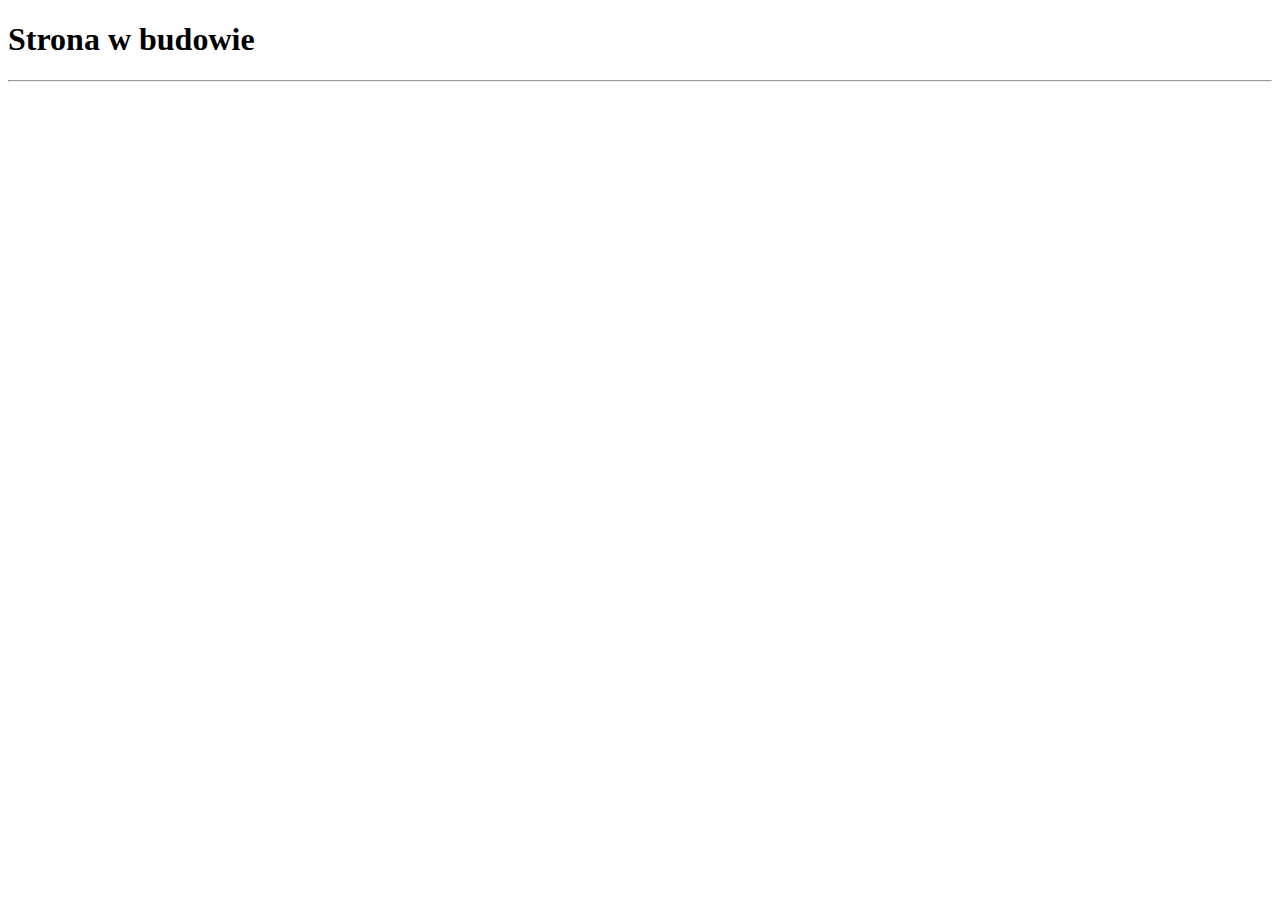
==== bass.html @ 5d0e5a66 "Initial commit" ====
<!DOCTYPE html>
<html lang="en">
<head>
    <meta charset="UTF-8">
    <meta http-equiv="X-UA-Compatible" content="IE=edge">
    <meta name="viewport" content="width=device-width, initial-scale=1.0">
    <title>Article-1</title>

    <link href="https://fonts.googleapis.com/css2?family=Bellota:wght@300;400;700&family=Roboto:ital,wght@0,100;0,300;0,400;0,500;0,700;1,100;1,300;1,400;1,500;1,700&display=swap" rel="stylesheet">

    <link href="https://fonts.googleapis.com/css2?family=Open+Sans:wght@300;400;700&display=swap" rel="stylesheet">

    <link href="https://fonts.googleapis.com/css2?family=Rajdhani:wght@300;400;500;600;700&display=swap" rel="stylesheet">

    <link rel="stylesheet" href="https://use.fontawesome.com/releases/v5.7.2/css/all.css" integrity="sha384-fnmOCqbTlWIlj8LyTjo7mOUStjsKC4pOpQbqyi7RrhN7udi9RwhKkMHpvLbHG9Sr" crossorigin="anonymous">
    
    

</head>
<body>
    <header>
        <h1>Strona w budowie</h1>
        <hr>
    </header>
    
</body>
</html>
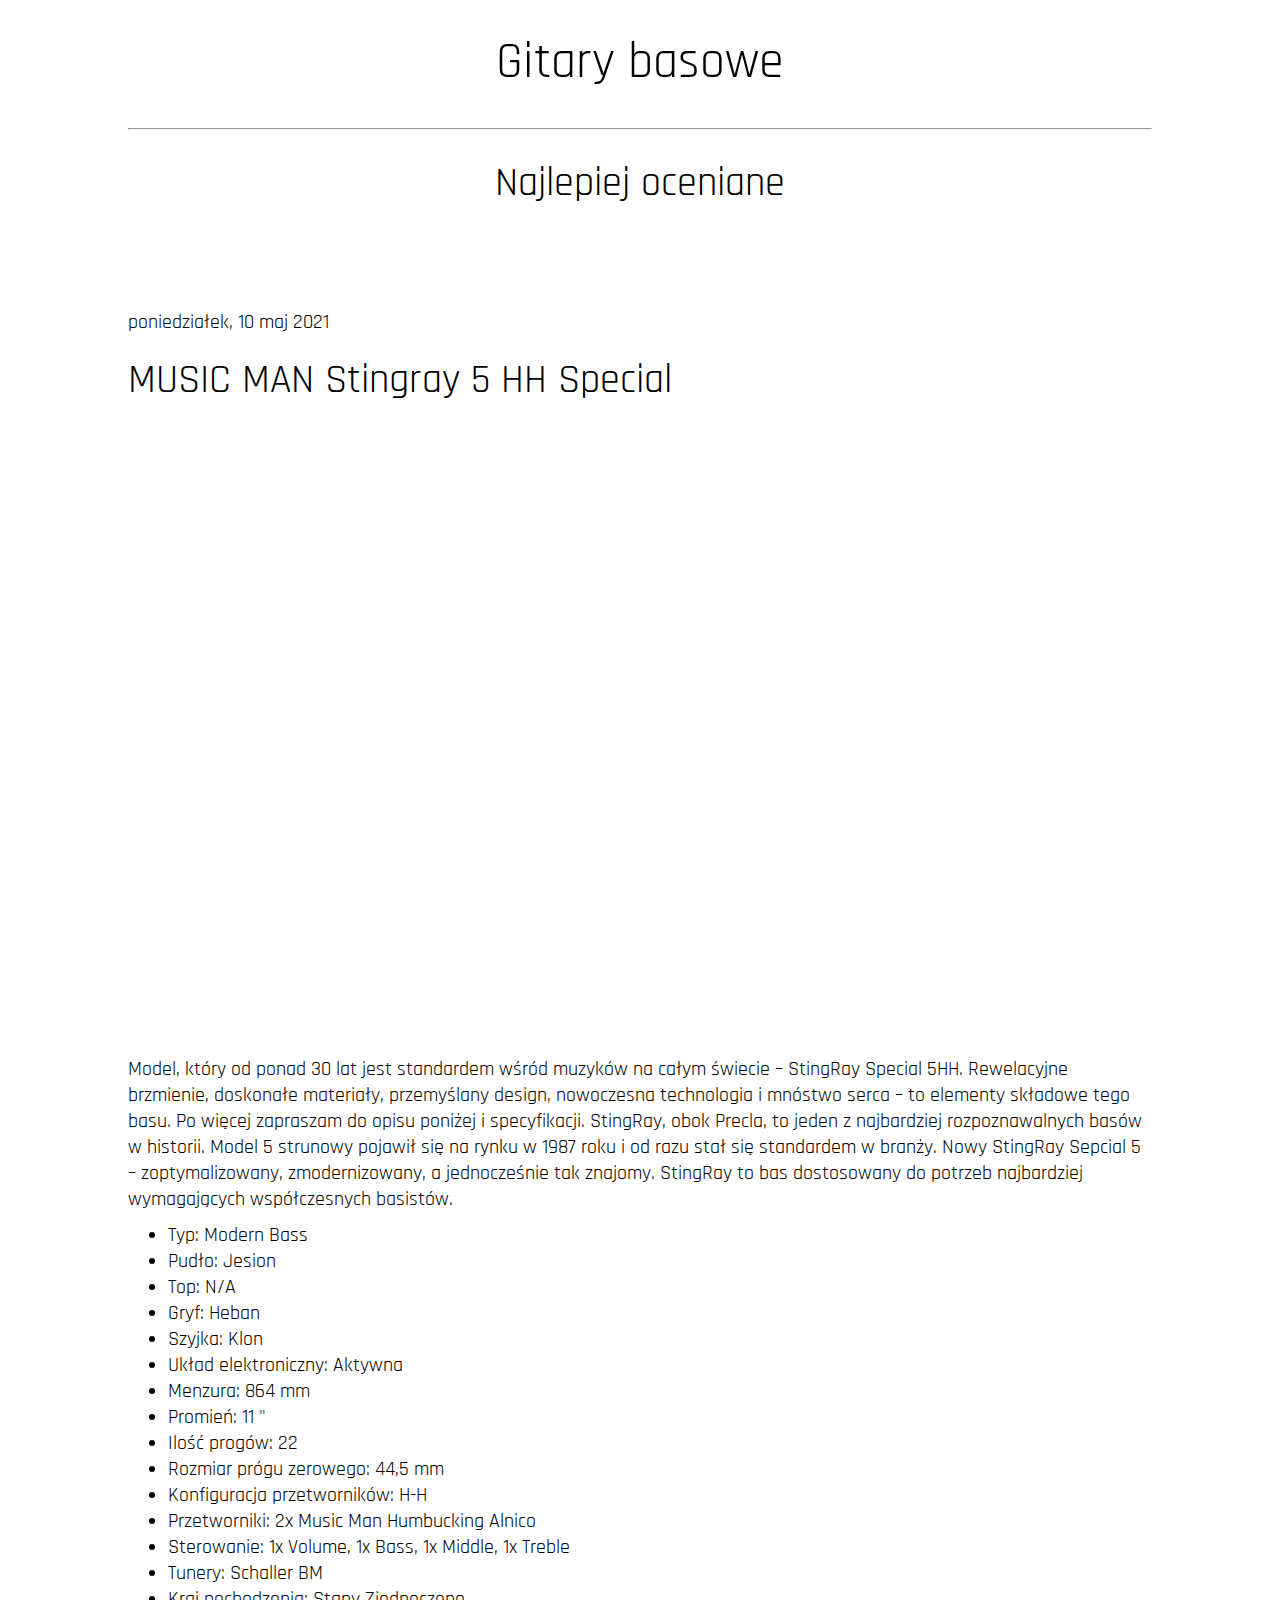
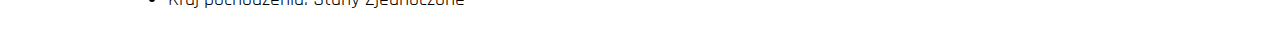
==== commit 3c2c4988: "subpage-bass" ====
--- a/bass.html
+++ b/bass.html
@@ -4,7 +4,7 @@
     <meta charset="UTF-8">
     <meta http-equiv="X-UA-Compatible" content="IE=edge">
     <meta name="viewport" content="width=device-width, initial-scale=1.0">
-    <title>Article-1</title>
+    <title>music-blog(bass)</title>
 
     <link href="https://fonts.googleapis.com/css2?family=Bellota:wght@300;400;700&family=Roboto:ital,wght@0,100;0,300;0,400;0,500;0,700;1,100;1,300;1,400;1,500;1,700&display=swap" rel="stylesheet">
 
@@ -14,14 +14,63 @@
 
     <link rel="stylesheet" href="https://use.fontawesome.com/releases/v5.7.2/css/all.css" integrity="sha384-fnmOCqbTlWIlj8LyTjo7mOUStjsKC4pOpQbqyi7RrhN7udi9RwhKkMHpvLbHG9Sr" crossorigin="anonymous">
     
-    
+    <!-- <link rel="stylesheet" type="text/css" media="screen" href="http://localhost/music-blog/css/style.css" /> -->
+
+
+    <link rel="stylesheet" href="css/style.css" /> 
 
 </head>
 <body>
-    <header>
-        <h1>Strona w budowie</h1>
-        <hr>
-    </header>
+    <div class="article-header">
+        <div class="text-header">
+            <h1>Gitary basowe</h1>
+            <hr>
+            <h2>Najlepiej oceniane</h2>
+        </div>
+    </div>
+
+    <article class="post-container">
+        <div class="post">
+            <span>poniedziałek, 10 maj 2021</span>
+            <h2>MUSIC MAN Stingray 5 HH Special</h2>
+            <div class="slider" id="mm-hh">
+                <div class="arrow">
+                    <div class="left">
+                        <i class="far fa-arrow-alt-circle-left" id="slider-button prev mm-hh"></i>
+                    </div>
+                    <div class="right">
+                        <i class="far fa-arrow-alt-circle-right" id="slider-button next mm-hh"></i>
+                    </div>
+                </div>
+            </div>
+
+            <div class="content">
+                <span>Model, który od ponad 30 lat jest standardem wśród muzyków na całym świecie – StingRay Special 5HH. Rewelacyjne brzmienie, doskonałe materiały, przemyślany design, nowoczesna technologia i mnóstwo serca – to elementy składowe tego basu. Po więcej zapraszam do opisu poniżej i specyfikacji.
+                StingRay, obok Precla, to jeden z najbardziej rozpoznawalnych basów w historii. Model 5 strunowy pojawił się na rynku w 1987 roku i od razu stał się standardem w branży. Nowy StingRay Sepcial 5  – zoptymalizowany, zmodernizowany, a jednocześnie tak znajomy. StingRay to bas dostosowany do potrzeb najbardziej wymagających współczesnych basistów.
+                    <ul>
+                        <li>Typ: Modern Bass</li>
+                        <li>Pudło: Jesion</li>
+                        <li>Top: N/A</li>
+                        <li>Gryf: Heban</li>
+                        <li>Szyjka: Klon</li>
+                        <li>Układ elektroniczny: Aktywna</li>
+                        <li>Menzura: 864 mm</li>
+                        <li>Promień: 11 "</li>
+                        <li>Ilość progów: 22</li>
+                        <li>Rozmiar prógu zerowego: 44,5 mm</li>
+                        <li>Konfiguracja przetworników: H-H</li>
+                        <li>Przetworniki: 2x Music Man Humbucking Alnico</li>
+                        <li>Sterowanie: 1x Volume, 1x Bass, 1x Middle, 1x Treble</li>
+                        <li>Tunery: Schaller BM</li>
+                        <li>Kraj pochodzenia: Stany Zjednoczone</li>
+                    </ul>
+                </span>
+            </div>
+        </div>
+    </article>
+
+    <script src="js/jquery-3.6.0.min.js"></script>
+    <script src="js/main.js"></script>
     
 </body>
 </html>--- a/css/style.css
+++ b/css/style.css
@@ -0,0 +1,623 @@
+/* Mobile breakpoints */
+article,
+aside,
+details,
+figcaption,
+figure,
+footer,
+header,
+hgroup,
+nav,
+section,
+summary {
+  display: block;
+}
+
+audio,
+canvas,
+video {
+  display: inline-block;
+}
+
+audio:not([controls]) {
+  display: none;
+  height: 0;
+}
+
+[hidden], template {
+  display: none;
+}
+
+html {
+  background: #fff;
+  color: #000;
+  -webkit-text-size-adjust: 100%;
+  -ms-text-size-adjust: 100%;
+}
+
+html,
+button,
+input,
+select,
+textarea {
+  font-family: sans-serif;
+}
+
+body {
+  margin: 0;
+}
+
+a {
+  background: transparent;
+}
+
+a:focus {
+  outline: thin dotted;
+}
+
+a:hover, a:active {
+  outline: 0;
+}
+
+h1 {
+  font-size: 2em;
+  margin: 0.67em 0;
+}
+
+h2 {
+  font-size: 1.5em;
+  margin: 0.83em 0;
+}
+
+h3 {
+  font-size: 1.17em;
+  margin: 1em 0;
+}
+
+h4 {
+  font-size: 1em;
+  margin: 1.33em 0;
+}
+
+h5 {
+  font-size: 0.83em;
+  margin: 1.67em 0;
+}
+
+h6 {
+  font-size: 0.75em;
+  margin: 2.33em 0;
+}
+
+abbr[title] {
+  border-bottom: 1px dotted;
+}
+
+b,
+strong {
+  font-weight: bold;
+}
+
+dfn {
+  font-style: italic;
+}
+
+mark {
+  background: #ff0;
+  color: #000;
+}
+
+code,
+kbd,
+pre,
+samp {
+  font-family: monospace, serif;
+  font-size: 1em;
+}
+
+pre {
+  white-space: pre;
+  white-space: pre-wrap;
+  word-wrap: break-word;
+}
+
+q {
+  quotes: "\201C" "\201D" "\2018" "\2019";
+}
+
+q:before, q:after {
+  content: '';
+  content: none;
+}
+
+small {
+  font-size: 80%;
+}
+
+sub,
+sup {
+  font-size: 75%;
+  line-height: 0;
+  position: relative;
+  vertical-align: baseline;
+}
+
+sup {
+  top: -0.5em;
+}
+
+sub {
+  bottom: -0.25em;
+}
+
+img {
+  border: 0;
+}
+
+svg:not(:root) {
+  overflow: hidden;
+}
+
+figure {
+  margin: 0;
+}
+
+fieldset {
+  border: 1px solid #c0c0c0;
+  margin: 0 2px;
+  padding: 0.35em 0.625em 0.75em;
+}
+
+legend {
+  border: 0;
+  padding: 0;
+  white-space: normal;
+}
+
+button,
+input,
+select,
+textarea {
+  font-family: inherit;
+  font-size: 100%;
+  margin: 0;
+  vertical-align: baseline;
+}
+
+button, input {
+  line-height: normal;
+}
+
+button,
+select {
+  text-transform: none;
+}
+
+button,
+html input[type="button"],
+input[type="reset"],
+input[type="submit"] {
+  -webkit-appearance: button;
+  cursor: pointer;
+}
+
+button[disabled],
+input[disabled] {
+  cursor: default;
+}
+
+button::-moz-focus-inner, input::-moz-focus-inner {
+  border: 0;
+  padding: 0;
+}
+
+textarea {
+  overflow: auto;
+  vertical-align: top;
+}
+
+table {
+  border-collapse: collapse;
+  border-spacing: 0;
+}
+
+input[type="search"] {
+  -webkit-appearance: textfield;
+  box-sizing: content-box;
+}
+
+input[type="search"]::-webkit-search-cancel-button, input[type="search"]::-webkit-search-decoration {
+  -webkit-appearance: none;
+}
+
+input[type="checkbox"], input[type="radio"] {
+  box-sizing: border-box;
+  padding: 0;
+}
+
+* {
+  font-family: 'Rajdhani', sans-serif;
+  box-sizing: border-box;
+  scroll-behavior: smooth;
+}
+
+section {
+  padding: 50px 0;
+  margin: 0px auto;
+  background-color: white;
+}
+
+h1 {
+  font-weight: 400;
+  font-size: 50px;
+  margin-top: 0;
+}
+
+h2 {
+  font-weight: 400;
+  font-size: 40px;
+  padding: 20px 0;
+  margin: 0;
+}
+
+h3 {
+  font-weight: 400;
+  font-size: 30px;
+}
+
+h4 {
+  font-weight: 500;
+  font-size: 35px;
+  color: white;
+  text-shadow: -1px -1px 33px #000, 0px -1px 33px #000, 1px -1px 33px #000, -1px 0px 33px #000, 1px 0px 33px #000, -1px 1px 33px #000, 0px 1px 33px #000, 1px 1px 33px #000;
+}
+
+span {
+  font-size: 20px;
+}
+
+body {
+  width: 100%;
+  background-color: 000000;
+  background-image: url("../img/background.jpg");
+  background-size: cover;
+  background-position: center;
+  background-attachment: fixed;
+  background-repeat: no-repeat;
+}
+
+.main-header {
+  width: 100%;
+  text-align: center;
+}
+
+.main-header .container {
+  height: 800px;
+}
+
+.main-header .header {
+  width: 100%;
+  background-color: white;
+  padding: 50px;
+}
+
+.main-header .header .text-header {
+  width: 80%;
+  margin-left: auto;
+  margin-right: auto;
+}
+
+.main-header .header .text-header h1 {
+  margin-top: 0;
+  font-weight: 400;
+}
+
+.main-header .header .text-header span {
+  color: #08456b;
+}
+
+@media all and (max-width: 480px) {
+  .main-header .header {
+    padding-left: 0;
+    padding-right: 0;
+  }
+}
+
+.article-header {
+  width: 100%;
+  background-color: white;
+  padding-bottom: 50px;
+}
+
+.article-header .text-header {
+  width: 80%;
+  margin-left: auto;
+  margin-right: auto;
+  text-align: center;
+}
+
+#categories {
+  background-color: #f0f0f0;
+}
+
+#categories .flex {
+  width: 80%;
+  display: flex;
+  justify-content: space-between;
+  flex-wrap: wrap;
+  margin-left: auto;
+  margin-right: auto;
+}
+
+#categories .flex .item {
+  flex-basis: 24%;
+  height: 300px;
+  background-size: cover;
+  background-repeat: no-repeat;
+  background-position: center;
+  margin-bottom: 10px;
+  text-decoration: none;
+  transition: all 0.3s;
+}
+
+#categories .flex .item:visited {
+  color: white;
+}
+
+#categories .flex .item:hover {
+  opacity: 0.8;
+}
+
+#categories .flex .item1 {
+  background-image: url("../img/guitar.jpg");
+}
+
+#categories .flex .item2 {
+  background-image: url("../img/bass.jpg");
+}
+
+#categories .flex .item3 {
+  background-image: url("../img/keyboard.jpg");
+}
+
+#categories .flex .item4 {
+  background-image: url("../img/drums.jpg");
+}
+
+#categories .flex .item5 {
+  background-image: url("../img/console.jpg");
+}
+
+#categories .flex .item6 {
+  background-image: url("../img/light.jpg");
+}
+
+#categories .flex .item7 {
+  background-image: url("../img/amp.jpg");
+}
+
+#categories .flex .item8 {
+  background-image: url("../img/microphone.jpg");
+}
+
+#categories .flex .title {
+  width: 100%;
+  height: 100%;
+  display: flex;
+  align-items: center;
+  justify-content: center;
+}
+
+@media all and (max-width: 768px) {
+  #categories .flex {
+    width: 95%;
+  }
+  #categories .flex .item {
+    flex-basis: 49%;
+  }
+  #categories .flex .item h4 {
+    font-size: 20px;
+  }
+}
+
+@media all and (max-width: 480px) {
+  #categories .flex {
+    width: 95%;
+  }
+  #categories .flex .item {
+    flex-basis: 100%;
+  }
+}
+
+.article-header h1 {
+  padding-top: 30px;
+}
+
+.post-container {
+  width: 100%;
+  padding: 30px 0;
+  background-color: white;
+}
+
+.post-container .post {
+  width: 80%;
+  margin-left: auto;
+  margin-right: auto;
+  padding: 0;
+}
+
+.post-container .post .content {
+  padding: 30px 0 0 0;
+}
+
+.post-container .post .content ul {
+  margin-top: 0;
+  margin-bottom: 0;
+  padding-top: 10px;
+}
+
+@media all and (max-width: 480px) {
+  .post-container .post {
+    width: 95%;
+  }
+}
+
+#latest-posts {
+  padding-bottom: 0;
+}
+
+#latest-posts h1 {
+  text-align: center;
+}
+
+#contact {
+  background-color: #f0f0f0;
+}
+
+#contact .contact {
+  width: 80%;
+  margin-left: auto;
+  margin-right: auto;
+  text-align: center;
+}
+
+footer {
+  background-color: #f0f0f0;
+  display: flex;
+  text-align: center;
+  justify-content: center;
+  padding-bottom: 50px;
+  width: 100%;
+}
+
+footer .socjal {
+  width: 217px;
+  margin: 10px;
+  height: 142px;
+}
+
+footer .socjal a {
+  width: 100%;
+  height: 100%;
+  display: flex;
+  justify-content: center;
+  align-items: center;
+  cursor: pointer;
+  text-decoration: none;
+}
+
+footer .socjal .socjallink {
+  color: white;
+  font-size: 50px;
+}
+
+footer .yt {
+  background-color: #b94348;
+}
+
+footer .yt:hover {
+  background-color: #a83237;
+}
+
+footer .fb {
+  background-color: #4668b3;
+}
+
+footer .fb:hover {
+  background-color: #3557a2;
+}
+
+footer .gplus {
+  background-color: #d95333;
+}
+
+footer .gplus:hover {
+  background-color: #c84222;
+}
+
+footer .tw {
+  background-color: #3095d3;
+}
+
+footer .tw:hover {
+  background-color: #2084c2;
+}
+
+/*  %btn {
+    border-radius: 30px;
+    border: none;
+    padding: 10px 40px;
+    display: inline-block;
+    text-transform: uppercase;
+    text-decoration: none;
+    color: #fff;
+    font-size: 21px;
+    transition: all 0.2s;
+
+    @media (max-width: $medium) {
+        font-size: 13px;
+    }
+}
+
+.btn-primary {
+    @extend %btn;
+    background-color: $primary-color;
+
+    &:hover {
+        background-color: lightgreen;
+    }
+}
+
+.btn-secondary {
+    @extend %btn;
+    background-color: rgb(231, 40, 40);
+
+    &:hover {
+        background-color: rgb(228, 86, 86);
+    }
+} */
+.slider {
+  width: 100%;
+  height: 600px;
+  margin-left: auto;
+  margin-right: auto;
+  background-position: center;
+  background-repeat: no-repeat;
+  background-size: cover;
+  display: flex;
+  align-items: center;
+}
+
+.slider .arrow {
+  margin-left: auto;
+  margin-right: auto;
+  width: 98%;
+  display: flex;
+  justify-content: space-between;
+}
+
+.slider .arrow i {
+  font-size: 50px;
+  color: white;
+  transition: all 0.2s;
+  cursor: pointer;
+  text-shadow: 0 0 30px #000000, 0 0 30px #000000;
+}
+
+.slider .arrow .unactive {
+  display: none;
+}
+
+@media all and (max-width: 768px) {
+  .slider {
+    width: 100%;
+    height: 400px;
+  }
+}
+
+@media all and (max-width: 480px) {
+  .slider {
+    height: 200px;
+  }
+}
+/*# sourceMappingURL=style.css.map */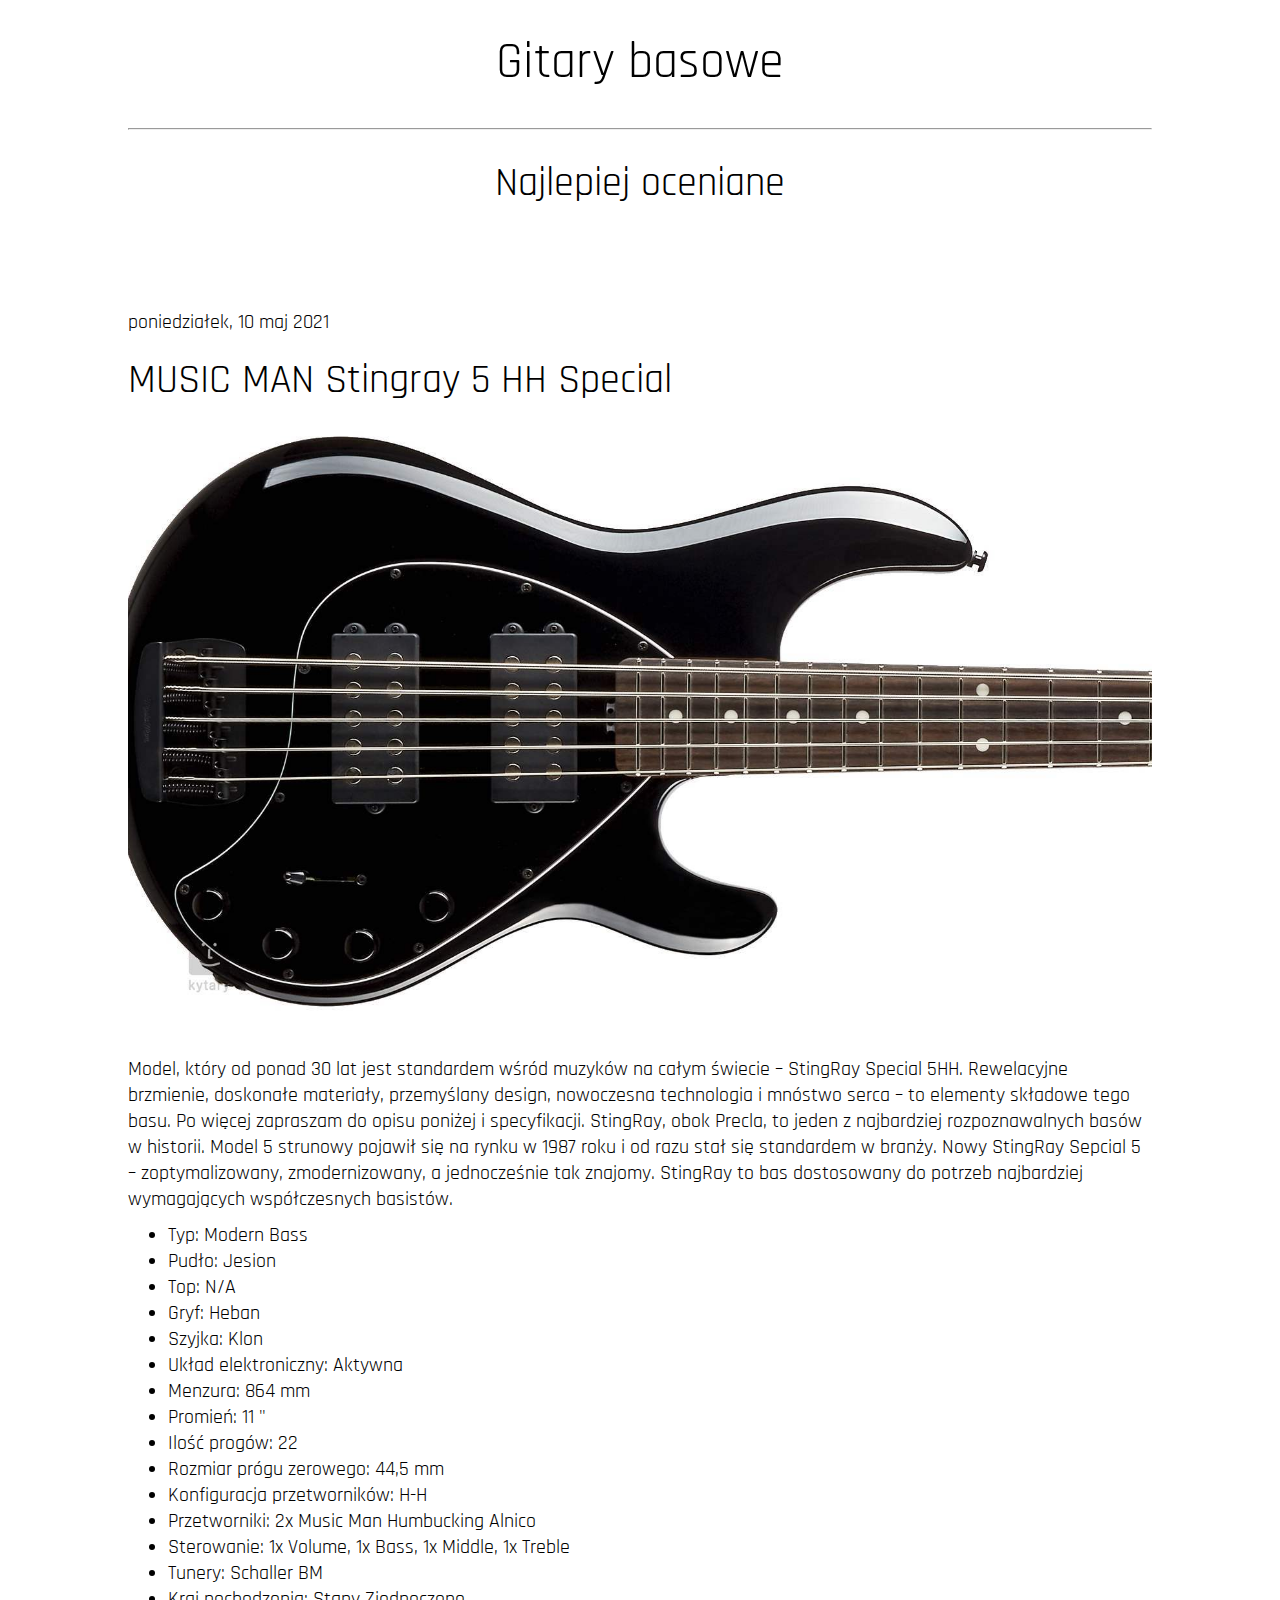
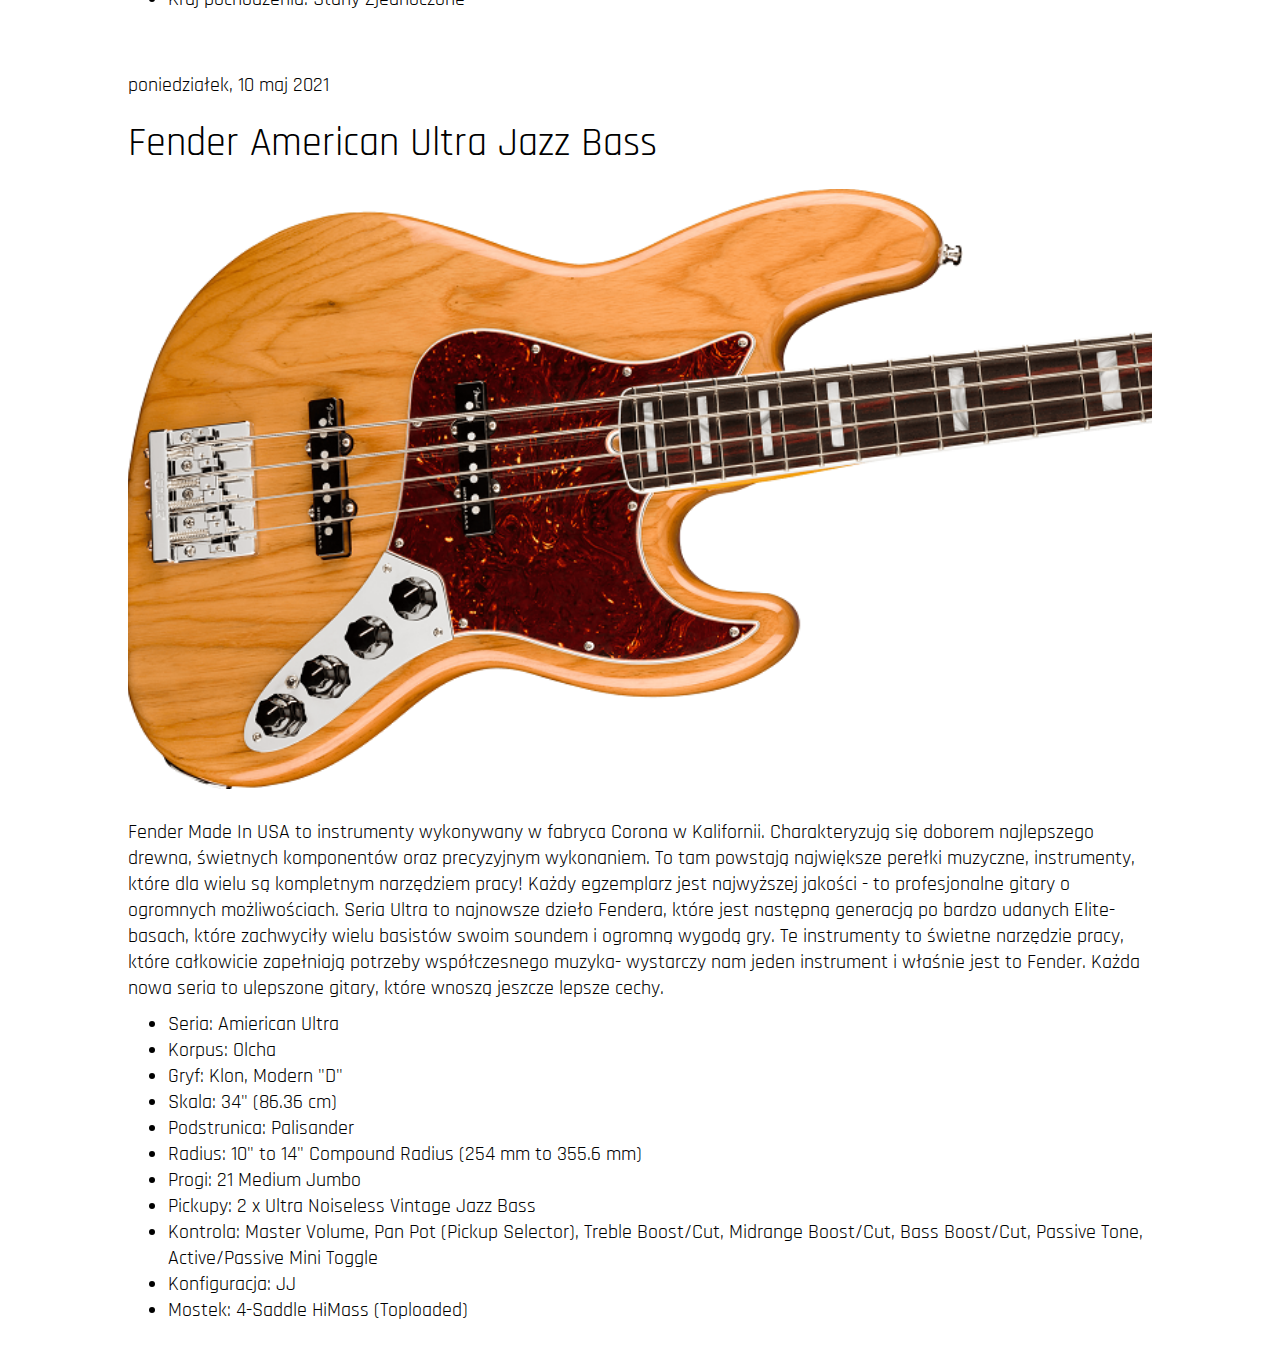
==== commit 89a32117: "subpage-bassv2" ====
--- a/bass.html
+++ b/bass.html
@@ -69,6 +69,41 @@
         </div>
     </article>
 
+    <article class="post-container">
+        <div class="post">
+            <span>poniedziałek, 10 maj 2021</span>
+            <h2>Fender American Ultra Jazz Bass</h2>
+            <div class="slider" id="fender-jba">
+                <div class="arrow">
+                    <div class="left">
+                        <i class="far fa-arrow-alt-circle-left" id="slider-button prev fender-jba"></i>
+                    </div>
+                    <div class="right">
+                        <i class="far fa-arrow-alt-circle-right" id="slider-button next fender-jba"></i>
+                    </div>
+                </div>
+            </div>
+
+            <div class="content">
+                <span>Fender Made In USA to instrumenty wykonywany w fabryca Corona w Kalifornii. Charakteryzują się doborem najlepszego drewna, świetnych komponentów oraz precyzyjnym wykonaniem. To tam powstają największe perełki muzyczne, instrumenty, które dla wielu są kompletnym narzędziem pracy! Każdy egzemplarz jest najwyższej jakości - to profesjonalne gitary o ogromnych możliwościach. Seria Ultra to najnowsze dzieło Fendera, które jest następną generacją po bardzo udanych Elite-basach, które zachwyciły wielu basistów swoim soundem i ogromną wygodą gry. Te instrumenty to świetne narzędzie pracy, które całkowicie zapełniają potrzeby współczesnego muzyka- wystarczy nam jeden instrument i właśnie jest to Fender. Każda nowa seria to ulepszone gitary, które wnoszą jeszcze lepsze cechy.
+                    <ul>
+                        <li>Seria: Amierican Ultra</li>
+                        <li>Korpus: Olcha</li>
+                        <li>Gryf: Klon, Modern "D"</li>
+                        <li>Skala: 34" (86.36 cm)</li>
+                        <li>Podstrunica: Palisander</li>
+                        <li>Radius: 10" to 14" Compound Radius (254 mm to 355.6 mm)</li>
+                        <li>Progi: 21 Medium Jumbo</li>
+                        <li>Pickupy: 2 x Ultra Noiseless Vintage Jazz Bass</li>
+                        <li>Kontrola: Master Volume, Pan Pot (Pickup Selector), Treble Boost/Cut, Midrange Boost/Cut, Bass Boost/Cut, Passive Tone, Active/Passive Mini Toggle</li>
+                        <li>Konfiguracja: JJ</li>
+                        <li>Mostek: 4-Saddle HiMass (Toploaded)</li>
+                    </ul>
+                </span>
+            </div>
+        </div>
+    </article>
+
     <script src="js/jquery-3.6.0.min.js"></script>
     <script src="js/main.js"></script>
     
